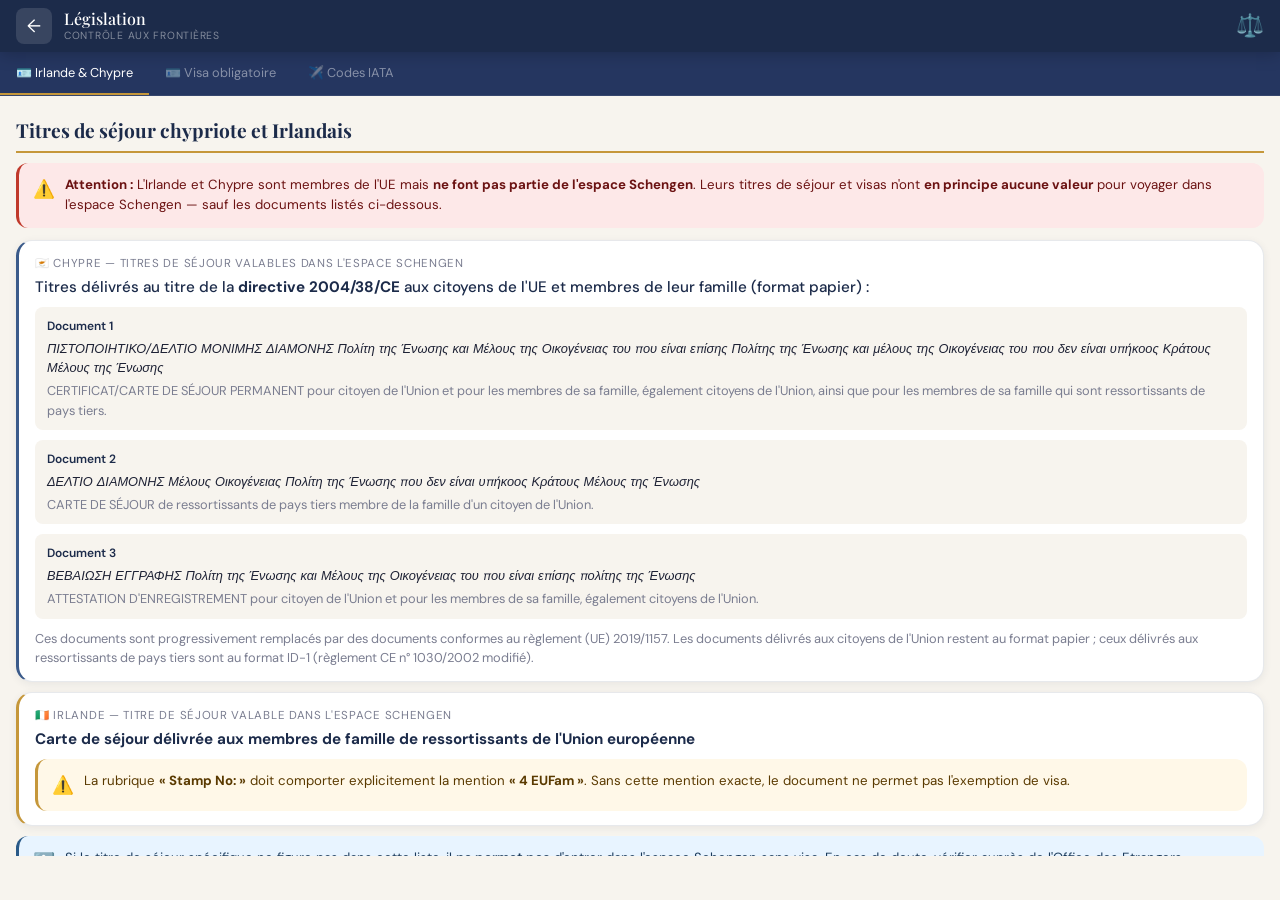
==== legislation.html @ 97cc3a40 "Update legislation.html" ====
<!DOCTYPE html>
<html lang="fr">
<head>
<meta charset="UTF-8"/>
<meta name="viewport" content="width=device-width, initial-scale=1.0, viewport-fit=cover"/>
<meta name="mobile-web-app-capable" content="yes"/>
<meta name="apple-mobile-web-app-capable" content="yes"/>
<meta name="color-scheme" content="light only"/>
<meta name="theme-color" content="#1C2B4A"/>
<title>Législation — Contrôle Frontière</title>
<!-- Google tag (gtag.js) -->
<script async src="https://www.googletagmanager.com/gtag/js?id=G-CYJ9P1YVPS"></script>
<script>
  window.dataLayer = window.dataLayer || [];
  function gtag(){dataLayer.push(arguments);}
  gtag('js', new Date());
  gtag('config', 'G-CYJ9P1YVPS');
</script>
<link rel="preconnect" href="https://fonts.googleapis.com"/>
<link href="https://fonts.googleapis.com/css2?family=Playfair+Display:wght@500;700&family=DM+Sans:wght@300;400;500&display=swap" rel="stylesheet"/>
<style>
/* ── TOKENS ── */
:root {
  color-scheme: light only;
  --navy:    #1C2B4A;
  --navy-2:  #253660;
  --navy-3:  #3a5a8a;
  --gold:    #C5973A;
  --gold-l:  #E8C97A;
  --sage:    #7A9E8E;
  --sage-l:  #B2CFC5;
  --cream:   #F7F4EE;
  --white:   #FFFFFF;
  --border:  rgba(28,43,74,.10);
  --text:    #1E2235;
  --muted:   #7A7D90;
  --sh-sm:   0 2px 8px rgba(28,43,74,.07);
  --r-sm: 8px; --r-md: 12px; --r-lg: 16px; --r-xl: 20px;
  --gap: 16px;
  --font-body:   'DM Sans', sans-serif;
  --font-display:'Playfair Display', serif;
  --topbar-h: 52px;
}
@media (prefers-color-scheme: dark) { :root { color-scheme: light; } }

/* ── RESET ── */
*, *::before, *::after { box-sizing: border-box; margin: 0; padding: 0; }
html, body { height: 100%; background: var(--cream) !important; color: var(--text) !important; }
body { font-family: var(--font-body); font-size: 16px; line-height: 1.5; overflow: hidden; overscroll-behavior: none; }
button { font-family: var(--font-body); cursor: pointer; border: none; background: none; -webkit-tap-highlight-color: transparent; }

/* ── SHELL ── */
#app { display: flex; flex-direction: column; height: 100vh; height: 100dvh; overflow: hidden; background: var(--cream); }

/* ── TOPBAR ── */
.topbar {
  flex-shrink: 0;
  background: var(--navy);
  height: calc(var(--topbar-h) + env(safe-area-inset-top));
  padding-top: env(safe-area-inset-top);
  padding-inline: var(--gap);
  display: flex;
  align-items: center;
  gap: 12px;
  box-shadow: 0 2px 16px rgba(0,0,0,.22);
  z-index: 10;
}
.topbar-back {
  width: 36px; height: 36px;
  border-radius: var(--r-sm);
  background: rgba(255,255,255,.12);
  color: #fff; font-size: 18px;
  display: flex; align-items: center; justify-content: center;
  flex-shrink: 0;
  text-decoration: none;
  transition: background .18s;
}
.topbar-back:active { background: rgba(255,255,255,.28); }
.topbar-title { flex: 1; }
.topbar-main { font-family: var(--font-display); font-size: 1rem; font-weight: 500; color: #fff; line-height: 1.2; display: block; }
.topbar-sub  { font-size: .65rem; color: rgba(255,255,255,.45); letter-spacing: .07em; text-transform: uppercase; display: block; }
.topbar-icon { font-size: 1.4rem; flex-shrink: 0; }

/* ── ONGLETS ── */
.tab-bar {
  flex-shrink: 0;
  display: flex;
  overflow-x: auto;
  background: var(--navy-2);
  border-bottom: 1px solid rgba(255,255,255,.08);
}
.tab-bar::-webkit-scrollbar { display: none; }
.tab {
  flex-shrink: 0;
  padding: 12px 16px;
  font-size: .8rem;
  font-family: var(--font-body);
  color: rgba(255,255,255,.45);
  border-bottom: 2px solid transparent;
  white-space: nowrap;
  transition: all .18s;
  cursor: pointer;
}
.tab.active { color: #fff; border-bottom-color: var(--gold); }
.tab:active { opacity: .7; }

/* ── CONTENU ── */
.tab-content { display: none; padding: var(--gap); overflow-y: auto; -webkit-overflow-scrolling: touch; height: calc(100vh - 140px); }
.tab-content.active { display: block; }
.tab-content::-webkit-scrollbar { width: 3px; }
.tab-content::-webkit-scrollbar-thumb { background: var(--sage-l); border-radius: 2px; }

/* ── COMPOSANTS DE CONTENU ── */

/* Titre de section */
.section-title {
  font-family: var(--font-display);
  font-size: 1.2rem;
  color: var(--navy);
  margin: 20px 0 10px;
  padding-bottom: 6px;
  border-bottom: 2px solid var(--gold);
}
.section-title:first-child { margin-top: 4px; }

/* Sous-titre */
.section-sub {
  font-size: .82rem;
  font-weight: 500;
  color: var(--navy-2);
  margin: 14px 0 6px;
  text-transform: uppercase;
  letter-spacing: .05em;
}

/* Texte courant */
.text {
  font-size: .9rem;
  color: var(--text);
  line-height: 1.65;
  margin-bottom: 10px;
}

/* Carte info */
.info-card {
  background: var(--white);
  border: 1px solid var(--border);
  border-radius: var(--r-lg);
  padding: 14px 16px;
  margin-bottom: 10px;
  box-shadow: var(--sh-sm);
}
.info-card .label {
  font-size: .72rem;
  color: var(--muted);
  text-transform: uppercase;
  letter-spacing: .06em;
  margin-bottom: 4px;
}
.info-card .value {
  font-size: .95rem;
  font-weight: 500;
  color: var(--navy);
  line-height: 1.5;
}
.info-card .detail {
  font-size: .8rem;
  color: var(--muted);
  margin-top: 4px;
  line-height: 1.5;
}

/* Badge coloré */
.badge {
  display: inline-block;
  padding: 3px 10px;
  border-radius: 100px;
  font-size: .75rem;
  font-weight: 500;
  margin-right: 6px;
  margin-bottom: 4px;
}
.badge-green  { background: #d4edda; color: #1a6632; }
.badge-red    { background: #fde8e8; color: #8b1a1a; }
.badge-orange { background: #fff3cd; color: #856404; }
.badge-blue   { background: #d0e8ff; color: #1a4a8a; }

/* Tableau simple */
.table-wrap { overflow-x: auto; margin-bottom: 12px; }
table { width: 100%; border-collapse: collapse; font-size: .82rem; }
th { background: var(--navy); color: #fff; padding: 8px 10px; text-align: left; font-weight: 500; position: sticky; top: 0; z-index: 2; }
td { padding: 8px 10px; border-bottom: 1px solid var(--border); color: var(--text); vertical-align: top; }
tr:last-child td { border-bottom: none; }
tr:nth-child(even) td { background: rgba(28,43,74,.03); }

/* Tableau visa — en-tête fixe */
#visa-table-wrap {
  overflow-x: auto;
  overflow-y: auto;
  max-height: calc(100vh - 260px);
  -webkit-overflow-scrolling: touch;
}
#visa-table-wrap::-webkit-scrollbar { width: 3px; }
#visa-table-wrap::-webkit-scrollbar-thumb { background: var(--sage-l); border-radius: 2px; }

/* Liste à puces stylée */
.list { list-style: none; margin-bottom: 12px; }
.list li {
  display: flex; align-items: flex-start; gap: 8px;
  font-size: .88rem; color: var(--text);
  line-height: 1.55; padding: 5px 0;
  border-bottom: 1px dashed var(--border);
}
.list li:last-child { border-bottom: none; }
.list li::before { content: "›"; color: var(--gold); font-weight: 700; flex-shrink: 0; }

/* Note d'alerte */
.alert {
  border-radius: var(--r-md);
  padding: 12px 14px;
  font-size: .83rem;
  line-height: 1.55;
  margin-bottom: 12px;
  display: flex; gap: 10px; align-items: flex-start;
}
.alert-icon { font-size: 1.1rem; flex-shrink: 0; margin-top: 1px; }
.alert-info    { background: #e8f4ff; border-left: 3px solid #2A5A88; color: #1a3a5a; }
.alert-warning { background: #fff8e8; border-left: 3px solid var(--gold); color: #5a3a00; }
.alert-danger  { background: #fde8e8; border-left: 3px solid #c0392b; color: #6b1212; }

/* Séparateur */
.divider { height: 1px; background: var(--border); margin: 16px 0; }

/* Espace bas de page */
.bottom-spacer { height: 32px; }
</style>
</head>
<body>
<div id="app">

  <!-- TOPBAR -->
  <header class="topbar">
    <a class="topbar-back" href="index.html">←</a>
    <div class="topbar-title">
      <span class="topbar-main">Législation</span>
      <span class="topbar-sub">Contrôle aux frontières</span>
    </div>
    <span class="topbar-icon">⚖️</span>
  </header>

  <!-- ONGLETS -->
  <nav class="tab-bar" id="tab-bar">
    <button class="tab active" data-tab="absence">🪪 Irlande &amp; Chypre</button>
    <button class="tab" data-tab="visa">🪪 Visa obligatoire</button>
    <button class="tab" data-tab="subsistance">✈️ Codes IATA</button>
  </nav>

  <!-- ══════════════════════════════════════════════════
       ONGLET 1 — DURÉE D'ABSENCE HORS SCHENGEN
  ══════════════════════════════════════════════════ -->
  <div class="tab-content active" id="tab-absence">

    <h2 class="section-title">Titres de séjour chypriote et  Irlandais</h2>

    <div class="alert alert-danger">
      <span class="alert-icon">⚠️</span>
      <span><strong>Attention :</strong> L'Irlande et Chypre sont membres de l'UE mais <strong>ne font pas partie de l'espace Schengen</strong>. Leurs titres de séjour et visas n'ont <strong>en principe aucune valeur</strong> pour voyager dans l'espace Schengen — sauf les documents listés ci-dessous.</span>
    </div>

    <!-- CHYPRE -->
    <div class="info-card" style="border-left:3px solid var(--navy-3);">
      <div class="label">🇨🇾 Chypre — Titres de séjour valables dans l'espace Schengen</div>
      <div class="value" style="margin-bottom:8px;">Titres délivrés au titre de la <strong>directive 2004/38/CE</strong> aux citoyens de l'UE et membres de leur famille (format papier) :</div>

      <div style="background:var(--cream);border-radius:var(--r-sm);padding:10px 12px;margin-bottom:10px;">
        <div style="font-size:.75rem;font-weight:600;color:var(--navy);margin-bottom:4px;">Document 1</div>
        <div style="font-size:.8rem;color:var(--text);font-style:italic;margin-bottom:4px;">ΠΙΣΤΟΠΟΙΗΤΙΚΟ/ΔΕΛΤΙΟ ΜΟΝΙΜΗΣ ΔΙΑΜΟΝΗΣ Πολίτη της Ένωσης και Μέλους της Οικογένειας του που είναι επίσης Πολίτης της Ένωσης και μέλους της Οικογένειας του που δεν είναι υπήκοος Κράτους Μέλους της Ένωσης</div>
        <div style="font-size:.8rem;color:var(--muted);">CERTIFICAT/CARTE DE SÉJOUR PERMANENT pour citoyen de l'Union et pour les membres de sa famille, également citoyens de l'Union, ainsi que pour les membres de sa famille qui sont ressortissants de pays tiers.</div>
      </div>

      <div style="background:var(--cream);border-radius:var(--r-sm);padding:10px 12px;margin-bottom:10px;">
        <div style="font-size:.75rem;font-weight:600;color:var(--navy);margin-bottom:4px;">Document 2</div>
        <div style="font-size:.8rem;color:var(--text);font-style:italic;margin-bottom:4px;">ΔΕΛΤΙΟ ΔΙΑΜΟΝΗΣ Μέλους Οικογένειας Πολίτη της Ένωσης που δεν είναι υπήκοος Κράτους Μέλους της Ένωσης</div>
        <div style="font-size:.8rem;color:var(--muted);">CARTE DE SÉJOUR de ressortissants de pays tiers membre de la famille d'un citoyen de l'Union.</div>
      </div>

      <div style="background:var(--cream);border-radius:var(--r-sm);padding:10px 12px;margin-bottom:10px;">
        <div style="font-size:.75rem;font-weight:600;color:var(--navy);margin-bottom:4px;">Document 3</div>
        <div style="font-size:.8rem;color:var(--text);font-style:italic;margin-bottom:4px;">ΒΕΒΑΙΩΣΗ ΕΓΓΡΑΦΗΣ Πολίτη της Ένωσης και Μέλους της Οικογένειας του που είναι επίσης πολίτης της Ένωσης</div>
        <div style="font-size:.8rem;color:var(--muted);">ATTESTATION D'ENREGISTREMENT pour citoyen de l'Union et pour les membres de sa famille, également citoyens de l'Union.</div>
      </div>

      <div class="detail" style="margin-top:6px;">Ces documents sont progressivement remplacés par des documents conformes au règlement (UE) 2019/1157. Les documents délivrés aux citoyens de l'Union restent au format papier ; ceux délivrés aux ressortissants de pays tiers sont au format ID-1 (règlement CE n° 1030/2002 modifié).</div>
    </div>

    <!-- IRLANDE -->
    <div class="info-card" style="border-left:3px solid var(--gold);">
      <div class="label">🇮🇪 Irlande — Titre de séjour valable dans l'espace Schengen</div>
      <div class="value" style="margin-bottom:8px;"><strong>Carte de séjour délivrée aux membres de famille de ressortissants de l'Union européenne</strong></div>
      <div class="alert alert-warning" style="margin-top:8px;margin-bottom:0;">
        <span class="alert-icon">⚠️</span>
        <span>La rubrique <strong>« Stamp No: »</strong> doit comporter explicitement la mention <strong>« 4 EUFam »</strong>. Sans cette mention exacte, le document ne permet pas l'exemption de visa.</span>
      </div>
    </div>

    <div class="alert alert-info">
      <span class="alert-icon">ℹ️</span>
      <span>Si le titre de séjour spécifique ne figure pas dans cette liste, il <strong>ne permet pas</strong> d'entrer dans l'espace Schengen sans visa. En cas de doute, vérifier auprès de l'Office des Etrangers.</span>
    </div>

    <div class="bottom-spacer"></div>
  </div>

  <!-- ══════════════════════════════════════════════════
       ONGLET 2 — CODES IATA
  ══════════════════════════════════════════════════ -->
  <div class="tab-content" id="tab-subsistance">

    <h2 class="section-title">Codes IATA — Destinations depuis Charleroi</h2>

    <div class="alert alert-info">
      <span class="alert-icon">ℹ️</span>
      <span>Codes IATA des destinations au départ de l'aéroport de Bruxelles-Sud Charleroi (CRL).</span>
    </div>

    <!-- Recherche -->
    <div style="display:flex;align-items:center;gap:8px;background:#fff;border:1px solid var(--border);border-radius:var(--r-md);padding:9px 13px;margin-bottom:14px;box-shadow:var(--sh-sm);">
      <span style="color:var(--muted);">🔍</span>
      <input type="search" id="iata-search" placeholder="Rechercher une ville ou un code…"
             style="flex:1;border:none;outline:none;font-family:var(--font-body);font-size:.9rem;color:var(--text);background:transparent;"
             oninput="filterIata(this.value)" autocomplete="off" spellcheck="false"/>
      <span id="iata-count" style="font-size:.75rem;color:var(--muted);white-space:nowrap;"></span>
    </div>

    <div id="iata-wrap">
      <table id="iata-table">
        <thead>
          <tr><th>Ville</th><th>Code IATA</th><th>Région</th></tr>
        </thead>
        <tbody id="iata-tbody"></tbody>
      </table>
    </div>

    <div class="bottom-spacer"></div>
  </div>

  <!-- ══════════════════════════════════════════════════
       ONGLET 3 — VISA OBLIGATOIRE
  ══════════════════════════════════════════════════ -->
  <div class="tab-content" id="tab-visa">

    <div class="alert alert-info" style="margin-bottom:14px">
      <span class="alert-icon">ℹ️</span>
      <span>Source : aide-mémoire SPF Intérieur — Police Fédérale LPA Gosselies — Mise à jour janvier 2026.</span>
    </div>

    <!-- Légende -->
    <div style="display:flex;flex-wrap:wrap;gap:6px;margin-bottom:14px;">
      <span class="badge badge-green">✅ Pas de visa</span>
      <span class="badge badge-red">🔴 Visa obligatoire</span>
      <span class="badge badge-orange">🪪 PP biométrique requis</span>
    </div>

    <!-- Recherche -->
    <div style="display:flex;align-items:center;gap:8px;background:#fff;border:1px solid var(--border);border-radius:var(--r-md);padding:9px 13px;margin-bottom:12px;box-shadow:var(--sh-sm);">
      <span style="color:var(--muted);">🔍</span>
      <input type="search" id="visa-search" placeholder="Rechercher un pays ou un code…"
             style="flex:1;border:none;outline:none;font-family:var(--font-body);font-size:.9rem;color:var(--text);background:transparent;"
             oninput="filterVisa(this.value)" autocomplete="off" spellcheck="false"/>
      <span id="visa-count" style="font-size:.75rem;color:var(--muted);white-space:nowrap;"></span>
    </div>

    <!-- Tableau -->
    <div class="table-wrap" id="visa-table-wrap">
      <table id="visa-table">
        <thead>
          <tr>
            <th>Pays</th>
            <th>Code</th>
            <th>PP normaux</th>
            <th>SV</th>
            <th>Dip</th>
            <th>Transit</th>
            <th>Remarque</th>
          </tr>
        </thead>
        <tbody id="visa-tbody"></tbody>
      </table>
    </div>

    <div class="bottom-spacer"></div>
  </div>

</div><!-- /#app -->

<script>
"use strict";

// ── DONNÉES (source: aide-mémoire SPF Intérieur, jan. 2026)
// pp=PP normaux, sv=Services/Spéciaux, dip=Diplomatique
// transit=visa transit aéroportuaire
// bio=visa obligatoire si PP NON biométrique
// 0=non requis, 1=requis
const PAYS_VISA = [
  {pays:"AFGHANISTAN",         code:"AFG", pp:1, sv:1, dip:0, transit:1, bio:false, note:""},
  {pays:"AFRIQUE DU SUD",      code:"ZAF", pp:0, sv:0, dip:0, transit:0, bio:false, note:""},
  {pays:"ALBANIE",             code:"ALB", pp:0, sv:0, dip:0, transit:0, bio:true,  note:""},
  {pays:"ALGERIE",             code:"DZA", pp:1, sv:1, dip:0, transit:1, bio:false, note:""},
  {pays:"ALLEMAGNE",           code:"DEU", pp:0, sv:0, dip:0, transit:0, bio:false, note:"UE"},
  {pays:"ANDORRE",             code:"AND", pp:0, sv:0, dip:0, transit:0, bio:false, note:""},
  {pays:"ANGOLA",              code:"AGO", pp:1, sv:1, dip:0, transit:1, bio:false, note:""},
  {pays:"ANTIGUA EN BARBUDA",  code:"ATG", pp:0, sv:0, dip:0, transit:0, bio:false, note:""},
  {pays:"ARABIE SAOUDITE",     code:"SAU", pp:1, sv:1, dip:0, transit:0, bio:false, note:""},
  {pays:"ARGENTINE",           code:"ARG", pp:0, sv:0, dip:0, transit:0, bio:false, note:""},
  {pays:"ARMENIE",             code:"ARM", pp:1, sv:1, dip:0, transit:0, bio:true,  note:""},
  {pays:"AUSTRALIE",           code:"AUS", pp:0, sv:0, dip:0, transit:0, bio:false, note:""},
  {pays:"AUTRICHE",            code:"AUT", pp:0, sv:0, dip:0, transit:0, bio:false, note:"UE"},
  {pays:"AZERBAIDJAN",         code:"AZE", pp:1, sv:1, dip:0, transit:0, bio:false, note:""},
  {pays:"BAHAMAS",             code:"BHS", pp:0, sv:0, dip:0, transit:0, bio:false, note:""},
  {pays:"BAHREIN",             code:"BHR", pp:1, sv:1, dip:0, transit:0, bio:false, note:""},
  {pays:"BANGLADESH",          code:"BGD", pp:1, sv:1, dip:0, transit:1, bio:false, note:""},
  {pays:"BARBADE",             code:"BRB", pp:0, sv:0, dip:0, transit:0, bio:false, note:""},
  {pays:"BELGIQUE",            code:"BEL", pp:0, sv:0, dip:0, transit:0, bio:false, note:"UE"},
  {pays:"BELIZE",              code:"BLZ", pp:1, sv:1, dip:0, transit:0, bio:false, note:""},
  {pays:"BENIN",               code:"BEN", pp:1, sv:1, dip:0, transit:0, bio:false, note:""},
  {pays:"BHOUTAN",             code:"BTN", pp:1, sv:1, dip:0, transit:1, bio:false, note:""},
  {pays:"BIELORUSSIE",         code:"BLR", pp:1, sv:1, dip:0, transit:0, bio:false, note:""},
  {pays:"BOLIVIE",             code:"BOL", pp:1, sv:1, dip:0, transit:0, bio:false, note:""},
  {pays:"BOSNIE-HERZEGOVINE",  code:"BIH", pp:0, sv:0, dip:0, transit:0, bio:true,  note:""},
  {pays:"BOTSWANA",            code:"BWA", pp:0, sv:0, dip:0, transit:1, bio:false, note:""},
  {pays:"BRESIL",              code:"BRA", pp:0, sv:0, dip:0, transit:0, bio:false, note:""},
  {pays:"BRUNEI",              code:"BRN", pp:0, sv:0, dip:0, transit:0, bio:true,  note:""},
  {pays:"BULGARIE",            code:"BGR", pp:0, sv:0, dip:0, transit:0, bio:false, note:"UE"},
  {pays:"BURKINA FASO",        code:"BFA", pp:1, sv:1, dip:0, transit:0, bio:false, note:""},
  {pays:"BURUNDI",             code:"BDI", pp:1, sv:1, dip:0, transit:1, bio:false, note:"VTA applicable à partir du 01/08/2026 (art. 3.2 Code des visas). Exemption VTA : PP diplomatiques, de service et spéciaux."},
  {pays:"CAMBODGE",            code:"KHM", pp:1, sv:1, dip:0, transit:0, bio:false, note:""},
  {pays:"CAMEROUN",            code:"CMR", pp:1, sv:1, dip:0, transit:1, bio:false, note:""},
  {pays:"CANADA",              code:"CAN", pp:0, sv:0, dip:0, transit:0, bio:false, note:""},
  {pays:"CAP VERT",            code:"CPV", pp:1, sv:1, dip:0, transit:0, bio:false, note:""},
  {pays:"CHILI",               code:"CHL", pp:0, sv:0, dip:0, transit:0, bio:false, note:""},
  {pays:"CHINE",               code:"CHN", pp:1, sv:1, dip:0, transit:1, bio:false, note:""},
  {pays:"CHYPRE",              code:"CYP", pp:0, sv:0, dip:0, transit:0, bio:false, note:"UE"},
  {pays:"COLOMBIE",            code:"COL", pp:0, sv:0, dip:0, transit:0, bio:false, note:""},
  {pays:"COMORES",             code:"COM", pp:1, sv:1, dip:0, transit:1, bio:false, note:""},
  {pays:"CONGO (REP.)",        code:"COG", pp:1, sv:1, dip:0, transit:1, bio:false, note:""},
  {pays:"COREE DU NORD",       code:"PRK", pp:1, sv:1, dip:1, transit:1, bio:false, note:""},
  {pays:"COREE DU SUD",        code:"KOR", pp:0, sv:0, dip:0, transit:0, bio:false, note:""},
  {pays:"COSTA RICA",          code:"CRI", pp:0, sv:0, dip:0, transit:0, bio:false, note:""},
  {pays:"COTE D'IVOIRE",       code:"CIV", pp:1, sv:1, dip:0, transit:1, bio:false, note:""},
  {pays:"CROATIE",             code:"HRV", pp:0, sv:0, dip:0, transit:0, bio:false, note:"UE"},
  {pays:"CUBA",                code:"CUB", pp:1, sv:1, dip:0, transit:0, bio:false, note:""},
  {pays:"DANEMARK",            code:"DNK", pp:0, sv:0, dip:0, transit:0, bio:false, note:"UE"},
  {pays:"DJIBOUTI",            code:"DJI", pp:1, sv:1, dip:0, transit:0, bio:false, note:""},
  {pays:"DOMINIQUE",           code:"DMA", pp:0, sv:0, dip:0, transit:0, bio:false, note:""},
  {pays:"EGYPTE",              code:"EGY", pp:1, sv:1, dip:0, transit:1, bio:false, note:""},
  {pays:"EMIRATS ARABES UNIS", code:"ARE", pp:0, sv:0, dip:0, transit:0, bio:false, note:""},
  {pays:"EQUATEUR",            code:"ECU", pp:0, sv:0, dip:0, transit:0, bio:false, note:""},
  {pays:"ERYTHREE",            code:"ERI", pp:1, sv:1, dip:0, transit:1, bio:false, note:""},
  {pays:"ESPAGNE",             code:"ESP", pp:0, sv:0, dip:0, transit:0, bio:false, note:"UE"},
  {pays:"ESTONIE",             code:"EST", pp:0, sv:0, dip:0, transit:0, bio:false, note:"UE"},
  {pays:"ETHIOPIE",            code:"ETH", pp:1, sv:1, dip:0, transit:1, bio:false, note:""},
  {pays:"FIJI",                code:"FJI", pp:0, sv:0, dip:0, transit:0, bio:false, note:""},
  {pays:"FINLANDE",            code:"FIN", pp:0, sv:0, dip:0, transit:0, bio:false, note:"UE"},
  {pays:"FRANCE",              code:"FRA", pp:0, sv:0, dip:0, transit:0, bio:false, note:"UE"},
  {pays:"GABON",               code:"GAB", pp:1, sv:1, dip:0, transit:0, bio:false, note:""},
  {pays:"GAMBIE",              code:"GMB", pp:1, sv:1, dip:0, transit:1, bio:false, note:""},
  {pays:"GEORGIE",             code:"GEO", pp:0, sv:0, dip:0, transit:0, bio:true,  note:""},
  {pays:"GHANA",               code:"GHA", pp:1, sv:1, dip:0, transit:1, bio:false, note:"(*)"},
  {pays:"GRANDE BRETAGNE",     code:"GBR", pp:0, sv:0, dip:0, transit:0, bio:false, note:""},
  {pays:"GRECE",               code:"GRC", pp:0, sv:0, dip:0, transit:0, bio:false, note:"UE"},
  {pays:"GRENADE",             code:"GRD", pp:0, sv:0, dip:0, transit:0, bio:false, note:""},
  {pays:"GUATEMALA",           code:"GTM", pp:0, sv:0, dip:0, transit:0, bio:false, note:""},
  {pays:"GUINEE EQUATORIALE",  code:"GNQ", pp:1, sv:1, dip:0, transit:1, bio:false, note:""},
  {pays:"GUINEE",              code:"GIN", pp:1, sv:1, dip:0, transit:1, bio:false, note:"(*)"},
  {pays:"GUINEE-BISSAU",       code:"GNB", pp:1, sv:1, dip:0, transit:1, bio:false, note:""},
  {pays:"GUYANA",              code:"GUY", pp:1, sv:1, dip:0, transit:1, bio:false, note:""},
  {pays:"HAITI",               code:"HTI", pp:1, sv:1, dip:0, transit:0, bio:false, note:""},
  {pays:"HONDURAS",            code:"HND", pp:0, sv:0, dip:0, transit:0, bio:false, note:""},
  {pays:"HONG KONG (SAR)",     code:"HKG", pp:0, sv:0, dip:0, transit:0, bio:false, note:""},
  {pays:"HONGRIE",             code:"HUN", pp:0, sv:0, dip:0, transit:0, bio:false, note:"UE"},
  {pays:"ILES MARSHALL",       code:"MHL", pp:0, sv:0, dip:0, transit:0, bio:false, note:""},
  {pays:"ILES SALOMON",        code:"SLB", pp:0, sv:0, dip:0, transit:0, bio:false, note:""},
  {pays:"INDE",                code:"IND", pp:1, sv:1, dip:0, transit:1, bio:false, note:""},
  {pays:"INDONESIE",           code:"IDN", pp:1, sv:1, dip:0, transit:0, bio:false, note:""},
  {pays:"IRAN",                code:"IRN", pp:1, sv:1, dip:1, transit:1, bio:false, note:""},
  {pays:"IRAQ",                code:"IRQ", pp:1, sv:1, dip:0, transit:1, bio:false, note:"⚠️ Vérif n°PP"},
  {pays:"IRLANDE",             code:"IRL", pp:0, sv:0, dip:0, transit:0, bio:false, note:"UE"},
  {pays:"ISLANDE",             code:"ISL", pp:0, sv:0, dip:0, transit:0, bio:false, note:""},
  {pays:"ISRAEL",              code:"ISR", pp:0, sv:0, dip:0, transit:0, bio:false, note:""},
  {pays:"ITALIE",              code:"ITA", pp:0, sv:0, dip:0, transit:0, bio:false, note:"UE"},
  {pays:"JAMAIQUE",            code:"JAM", pp:0, sv:0, dip:0, transit:0, bio:false, note:""},
  {pays:"JAPON",               code:"JPN", pp:0, sv:0, dip:0, transit:0, bio:false, note:""},
  {pays:"JORDANIE",            code:"JOR", pp:1, sv:1, dip:0, transit:0, bio:false, note:""},
  {pays:"KAZAKHSTAN",          code:"KAZ", pp:1, sv:1, dip:0, transit:0, bio:false, note:""},
  {pays:"KENYA",               code:"KEN", pp:1, sv:1, dip:0, transit:1, bio:false, note:""},
  {pays:"KIRGHIZIE",           code:"KGZ", pp:1, sv:1, dip:0, transit:0, bio:false, note:""},
  {pays:"KIRIBATI",            code:"KIR", pp:0, sv:0, dip:0, transit:0, bio:false, note:""},
  {pays:"KOSOVO",              code:"RKS", pp:0, sv:0, dip:0, transit:0, bio:true,  note:"Libre depuis 01/01/2024"},
  {pays:"KOWEIT",              code:"KWT", pp:1, sv:1, dip:0, transit:0, bio:false, note:""},
  {pays:"LAOS",                code:"LAO", pp:1, sv:1, dip:0, transit:0, bio:false, note:""},
  {pays:"LESOTHO",             code:"LSO", pp:1, sv:1, dip:0, transit:0, bio:false, note:""},
  {pays:"LETTONIE",            code:"LTU", pp:0, sv:0, dip:0, transit:0, bio:false, note:"UE"},
  {pays:"LIBAN",               code:"LBN", pp:1, sv:1, dip:0, transit:1, bio:false, note:""},
  {pays:"LIBERIA",             code:"LBR", pp:1, sv:1, dip:0, transit:1, bio:false, note:""},
  {pays:"LIBYE",               code:"LBY", pp:1, sv:1, dip:0, transit:1, bio:false, note:""},
  {pays:"LIECHTENSTEIN",       code:"LIE", pp:0, sv:0, dip:0, transit:0, bio:false, note:""},
  {pays:"LITUANIE",            code:"LVA", pp:0, sv:0, dip:0, transit:0, bio:false, note:"UE"},
  {pays:"LUXEMBOURG",          code:"LUX", pp:0, sv:0, dip:0, transit:0, bio:false, note:"UE"},
  {pays:"MACAO (SAR)",         code:"MAC", pp:0, sv:0, dip:0, transit:0, bio:false, note:""},
  {pays:"MACEDOINE DU NORD",   code:"MKD", pp:0, sv:0, dip:0, transit:0, bio:true,  note:""},
  {pays:"MADAGASCAR",          code:"MDG", pp:1, sv:1, dip:0, transit:1, bio:false, note:""},
  {pays:"MALAISIE",            code:"MYS", pp:0, sv:0, dip:0, transit:1, bio:false, note:""},
  {pays:"MALAWI",              code:"MWI", pp:1, sv:1, dip:0, transit:1, bio:false, note:""},
  {pays:"MALDIVES",            code:"MDV", pp:1, sv:1, dip:0, transit:0, bio:false, note:""},
  {pays:"MALI",                code:"MLI", pp:1, sv:1, dip:0, transit:1, bio:false, note:""},
  {pays:"MALTE",               code:"MLT", pp:0, sv:0, dip:0, transit:0, bio:false, note:"UE"},
  {pays:"MAROC",               code:"MAR", pp:1, sv:1, dip:0, transit:1, bio:false, note:""},
  {pays:"MAURICE",             code:"MUS", pp:0, sv:0, dip:0, transit:0, bio:false, note:""},
  {pays:"MAURITANIE",          code:"MRT", pp:1, sv:1, dip:0, transit:1, bio:false, note:""},
  {pays:"MEXIQUE",             code:"MEX", pp:0, sv:0, dip:0, transit:0, bio:false, note:""},
  {pays:"MICRONESIE",          code:"FSM", pp:0, sv:0, dip:0, transit:0, bio:false, note:""},
  {pays:"MOLDAVIE",            code:"MDA", pp:0, sv:0, dip:0, transit:0, bio:true,  note:""},
  {pays:"MONACO",              code:"MCO", pp:0, sv:0, dip:0, transit:0, bio:false, note:""},
  {pays:"MONGOLIE",            code:"MNG", pp:1, sv:1, dip:0, transit:0, bio:false, note:""},
  {pays:"MONTENEGRO",          code:"MNE", pp:0, sv:0, dip:0, transit:0, bio:true,  note:""},
  {pays:"MOZAMBIQUE",          code:"MOZ", pp:1, sv:1, dip:0, transit:0, bio:false, note:""},
  {pays:"MYANMAR/BIRMANIE",    code:"MMR", pp:1, sv:1, dip:0, transit:1, bio:false, note:""},
  {pays:"NAMIBIE",             code:"NAM", pp:0, sv:0, dip:0, transit:0, bio:false, note:""},
  {pays:"NAURU",               code:"NRU", pp:0, sv:0, dip:0, transit:0, bio:false, note:""},
  {pays:"NEPAL",               code:"NPL", pp:1, sv:1, dip:0, transit:0, bio:false, note:""},
  {pays:"NICARAGUA",           code:"NIC", pp:0, sv:0, dip:0, transit:0, bio:false, note:""},
  {pays:"NIGER",               code:"NER", pp:1, sv:1, dip:0, transit:1, bio:false, note:""},
  {pays:"NIGERIA",             code:"NGA", pp:1, sv:1, dip:0, transit:1, bio:false, note:"(*)"},
  {pays:"NORVEGE",             code:"NOR", pp:0, sv:0, dip:0, transit:0, bio:false, note:""},
  {pays:"NOUVELLE ZELANDE",    code:"NZL", pp:0, sv:0, dip:0, transit:0, bio:false, note:""},
  {pays:"OMAN",                code:"OMN", pp:1, sv:1, dip:0, transit:0, bio:false, note:""},
  {pays:"OUGANDA",             code:"UGA", pp:1, sv:1, dip:0, transit:1, bio:false, note:""},
  {pays:"OUZBEKISTAN",         code:"UZB", pp:1, sv:1, dip:0, transit:0, bio:false, note:""},
  {pays:"PAKISTAN",            code:"PAK", pp:1, sv:1, dip:0, transit:1, bio:false, note:""},
  {pays:"PALAU",               code:"PLW", pp:0, sv:0, dip:0, transit:0, bio:false, note:""},
  {pays:"PALESTINE",           code:"PSE", pp:1, sv:1, dip:0, transit:0, bio:false, note:""},
  {pays:"PANAMA",              code:"PAN", pp:0, sv:0, dip:0, transit:0, bio:false, note:""},
  {pays:"PAPOUASIE-N-GUINEE",  code:"PNG", pp:1, sv:1, dip:0, transit:0, bio:false, note:""},
  {pays:"PARAGUAY",            code:"PRY", pp:0, sv:0, dip:0, transit:0, bio:false, note:""},
  {pays:"PAYS-BAS",            code:"NLD", pp:0, sv:0, dip:0, transit:0, bio:false, note:"UE"},
  {pays:"PEROU",               code:"PER", pp:0, sv:0, dip:0, transit:0, bio:false, note:""},
  {pays:"PHILIPPINES",         code:"PHL", pp:1, sv:1, dip:0, transit:0, bio:false, note:""},
  {pays:"POLOGNE",             code:"POL", pp:0, sv:0, dip:0, transit:0, bio:false, note:"UE"},
  {pays:"PORTUGAL",            code:"PRT", pp:0, sv:0, dip:0, transit:0, bio:false, note:"UE"},
  {pays:"QATAR",               code:"QAT", pp:0, sv:0, dip:0, transit:0, bio:false, note:""},
  {pays:"REP. CENTRAFRICAINE", code:"CAF", pp:1, sv:1, dip:0, transit:1, bio:false, note:""},
  {pays:"REP. DEM. CONGO",     code:"CGO", pp:1, sv:1, dip:0, transit:1, bio:false, note:""},
  {pays:"REP. DOMINICAINE",    code:"DOM", pp:0, sv:0, dip:0, transit:1, bio:false, note:""},
  {pays:"REP. TCHEQUE",        code:"CZE", pp:0, sv:0, dip:0, transit:0, bio:false, note:"UE"},
  {pays:"ROUMANIE",            code:"ROU", pp:0, sv:0, dip:0, transit:0, bio:false, note:"UE"},
  {pays:"RUSSIE",              code:"RUS", pp:1, sv:1, dip:0, transit:0, bio:false, note:""},
  {pays:"RWANDA",              code:"RWA", pp:1, sv:1, dip:0, transit:0, bio:false, note:""},
  {pays:"SAINT-KITTS-ET-NEVIS",code:"KNA", pp:0, sv:0, dip:0, transit:0, bio:false, note:""},
  {pays:"SAINTE-LUCIE",        code:"LCA", pp:0, sv:0, dip:0, transit:0, bio:false, note:""},
  {pays:"SAINT-VINCENT",       code:"VCT", pp:0, sv:0, dip:0, transit:0, bio:false, note:""},
  {pays:"SALVADOR",            code:"SLV", pp:0, sv:0, dip:0, transit:0, bio:false, note:""},
  {pays:"SAMOA",               code:"WSM", pp:0, sv:0, dip:0, transit:0, bio:false, note:""},
  {pays:"SAN MARIN",           code:"SMR", pp:0, sv:0, dip:0, transit:0, bio:false, note:""},
  {pays:"SAO TOME ET PRINCIPE",code:"STP", pp:1, sv:1, dip:0, transit:1, bio:false, note:""},
  {pays:"SENEGAL",             code:"SEN", pp:1, sv:1, dip:0, transit:1, bio:false, note:""},
  {pays:"SERBIE",              code:"SRB", pp:0, sv:0, dip:0, transit:0, bio:true,  note:""},
  {pays:"SEYCHELLES",          code:"SYC", pp:0, sv:0, dip:0, transit:0, bio:false, note:""},
  {pays:"SIERRA LEONE",        code:"SLE", pp:1, sv:1, dip:0, transit:1, bio:false, note:""},
  {pays:"SINGAPOUR",           code:"SGP", pp:0, sv:0, dip:0, transit:0, bio:false, note:""},
  {pays:"SLOVAQUIE",           code:"SVK", pp:0, sv:0, dip:0, transit:0, bio:false, note:"UE"},
  {pays:"SLOVENIE",            code:"SVN", pp:0, sv:0, dip:0, transit:0, bio:false, note:"UE"},
  {pays:"SOMALIE",             code:"SOM", pp:1, sv:1, dip:1, transit:1, bio:false, note:""},
  {pays:"SOUDAN",              code:"SDN", pp:1, sv:1, dip:0, transit:1, bio:false, note:""},
  {pays:"SRI LANKA",           code:"LKA", pp:1, sv:1, dip:0, transit:1, bio:false, note:""},
  {pays:"SUD SOUDAN",          code:"SSD", pp:1, sv:1, dip:0, transit:1, bio:false, note:""},
  {pays:"SUEDE",               code:"SWE", pp:0, sv:0, dip:0, transit:0, bio:false, note:"UE"},
  {pays:"SUISSE",              code:"CHE", pp:0, sv:0, dip:0, transit:0, bio:false, note:""},
  {pays:"SURINAME",            code:"SUR", pp:1, sv:1, dip:0, transit:0, bio:false, note:""},
  {pays:"SWAZILAND",           code:"SWZ", pp:1, sv:1, dip:0, transit:0, bio:false, note:""},
  {pays:"SYRIE",               code:"SYR", pp:1, sv:1, dip:1, transit:1, bio:false, note:""},
  {pays:"TADJIKISTAN",         code:"TJK", pp:1, sv:1, dip:0, transit:0, bio:false, note:""},
  {pays:"TAIWAN",              code:"TWN", pp:0, sv:0, dip:0, transit:0, bio:false, note:""},
  {pays:"TANZANIE",            code:"TZA", pp:1, sv:1, dip:0, transit:1, bio:false, note:""},
  {pays:"TCHAD",               code:"TCD", pp:1, sv:1, dip:0, transit:1, bio:false, note:""},
  {pays:"THAILANDE",           code:"THA", pp:0, sv:0, dip:0, transit:0, bio:false, note:""},
  {pays:"TIMOR ORIENTAL",      code:"TLS", pp:1, sv:1, dip:0, transit:0, bio:false, note:""},
  {pays:"TOGO",                code:"TGO", pp:1, sv:1, dip:0, transit:1, bio:false, note:""},
  {pays:"TONGA",               code:"TON", pp:0, sv:0, dip:0, transit:0, bio:false, note:""},
  {pays:"TRINIDAD ET TOBAGO",  code:"TTO", pp:0, sv:0, dip:0, transit:0, bio:false, note:""},
  {pays:"TUNISIE",             code:"TUN", pp:1, sv:1, dip:0, transit:1, bio:false, note:""},
  {pays:"TURKMENISTAN",        code:"TKM", pp:1, sv:1, dip:0, transit:0, bio:false, note:""},
  {pays:"TURQUIE",             code:"TUR", pp:1, sv:1, dip:0, transit:0, bio:false, note:""},
  {pays:"TUVALU",              code:"TUV", pp:0, sv:0, dip:0, transit:0, bio:false, note:""},
  {pays:"UKRAINE",             code:"UKR", pp:0, sv:0, dip:0, transit:0, bio:true,  note:""},
  {pays:"URUGUAY",             code:"URY", pp:0, sv:0, dip:0, transit:0, bio:false, note:""},
  {pays:"USA",                 code:"USA", pp:0, sv:0, dip:0, transit:0, bio:false, note:""},
  {pays:"VANUATU",             code:"VUT", pp:1, sv:1, dip:0, transit:0, bio:false, note:""},
  {pays:"VATICAN",             code:"VAT", pp:0, sv:0, dip:0, transit:1, bio:false, note:""},
  {pays:"VENEZUELA",           code:"VEN", pp:0, sv:0, dip:0, transit:1, bio:false, note:""},
  {pays:"VIETNAM",             code:"VNM", pp:1, sv:1, dip:0, transit:0, bio:false, note:""},
  {pays:"YEMEN",               code:"YEM", pp:1, sv:1, dip:1, transit:1, bio:false, note:""},
  {pays:"ZAMBIE",              code:"ZMB", pp:1, sv:1, dip:0, transit:0, bio:false, note:""},
  {pays:"ZIMBABWE",            code:"ZWE", pp:1, sv:1, dip:0, transit:1, bio:false, note:""},
];

// ── RENDU CELLULES
function cellVisa(val) {
  return val === 1
    ? '<span style="color:#c0392b;font-weight:700;">🔴</span>'
    : '<span style="color:#1a6632;">✅</span>';
}

function cellBio(bio) {
  return bio
    ? '<span style="color:#856404;font-size:.75rem;font-weight:600;">🪪 PP bio requis</span>'
    : '';
}

function buildNote(p) {
  const parts = [];
  if (p.bio)         parts.push('<span style="color:#856404;font-size:.75rem;">🪪 PP biométrique requis</span>');
  if (p.note)        parts.push(`<span style="font-size:.75rem;color:var(--muted);">${p.note}</span>`);
  return parts.join('<br>');
}

function renderTable(data) {
  const tbody = document.getElementById("visa-tbody");
  const count = document.getElementById("visa-count");
  if (!data.length) {
    tbody.innerHTML = '<tr><td colspan="7" style="text-align:center;color:var(--muted);padding:20px;">Aucun résultat</td></tr>';
    count.textContent = "0 pays";
    return;
  }
  count.textContent = data.length + " pays";
  tbody.innerHTML = data.map(p => `
    <tr${p.bio ? ' style="background:#fffbf0;"' : ''}>
      <td><strong>${p.pays}</strong></td>
      <td><code style="font-size:.8rem;background:#f0f4ff;padding:2px 6px;border-radius:4px;">${p.code}</code></td>
      <td style="text-align:center;">${cellVisa(p.pp)}</td>
      <td style="text-align:center;">${cellVisa(p.sv)}</td>
      <td style="text-align:center;">${cellVisa(p.dip)}</td>
      <td style="text-align:center;">${cellVisa(p.transit)}</td>
      <td>${buildNote(p)}</td>
    </tr>`).join("");
}

function filterVisa(q) {
  const s = q.trim().toLowerCase();
  const filtered = s
    ? PAYS_VISA.filter(p =>
        p.pays.toLowerCase().includes(s) ||
        p.code.toLowerCase().includes(s))
    : PAYS_VISA;
  renderTable(filtered);
}

// ── ONGLETS
document.getElementById("tab-bar").addEventListener("click", e => {
  const tab = e.target.closest(".tab");
  if (!tab) return;
  const key = tab.dataset.tab;
  document.querySelectorAll(".tab").forEach(t =>
    t.classList.toggle("active", t.dataset.tab === key));
  document.querySelectorAll(".tab-content").forEach(c =>
    c.classList.toggle("active", c.id === "tab-" + key));
  if (key === "visa") renderTable(PAYS_VISA);
  if (key === "subsistance") renderIata(IATA_DATA);
});

// ── INIT
renderTable(PAYS_VISA);
// ── DONNÉES IATA
const IATA_DATA = [
  {ville:"Tirana",           code:"TIA",     region:"Europe"},
  {ville:"Vienne",           code:"VIE",     region:"Europe"},
  {ville:"Sofia",            code:"SOF",     region:"Europe"},
  {ville:"Varna",            code:"VAR",     region:"Europe"},
  {ville:"Paphos",           code:"PFO",     region:"Europe"},
  {ville:"Dubrovnik",        code:"DBV",     region:"Europe"},
  {ville:"Zagreb",           code:"ZAG",     region:"Europe"},
  {ville:"Cracovie",         code:"KRK",     region:"Europe"},
  {ville:"Varsovie",         code:"WAW/WMI", region:"Europe"},
  {ville:"Wroclaw",          code:"WRO",     region:"Europe"},
  {ville:"Katowice",         code:"KTW",     region:"Europe"},
  {ville:"Poznan",           code:"POZ",     region:"Europe"},
  {ville:"Podgorica",        code:"TGD",     region:"Europe"},
  {ville:"Chisinau",         code:"RMO",     region:"Europe"},
  {ville:"Marseille",        code:"MRS",     region:"Europe"},
  {ville:"Toulouse",         code:"TLS",     region:"Europe"},
  {ville:"Nice",             code:"NCE",     region:"Europe"},
  {ville:"Nantes",           code:"NTE",     region:"Europe"},
  {ville:"Nimes",            code:"FNI",     region:"Europe"},
  {ville:"Perpignan",        code:"PGF",     region:"Europe"},
  {ville:"Rodez",            code:"RDZ",     region:"Europe"},
  {ville:"Lourdes (Tarbes)", code:"LDE",     region:"Europe"},
  {ville:"Bologne",          code:"BLQ",     region:"Europe"},
  {ville:"Brindisi",         code:"BDS",     region:"Europe"},
  {ville:"Cagliari",         code:"CAG",     region:"Europe"},
  {ville:"Catane",           code:"CTA",     region:"Europe"},
  {ville:"Alghero",          code:"AHO",     region:"Europe"},
  {ville:"Genes",            code:"GOA",     region:"Europe"},
  {ville:"Agadir",           code:"AGA",     region:"Afrique"},
  {ville:"Fes",              code:"FEZ",     region:"Afrique"},
  {ville:"Marrakech",        code:"RAK",     region:"Afrique"},
  {ville:"Nador",            code:"NDR",     region:"Afrique"},
  {ville:"Oujda",            code:"OUD",     region:"Afrique"},
  {ville:"Rabat",            code:"RBA",     region:"Afrique"},
  {ville:"Tanger",           code:"TNG",     region:"Afrique"},
  {ville:"Istanbul",         code:"SAW",     region:"Moyen-Orient"},
  {ville:"Kutaisi",          code:"KUT",     region:"Moyen-Orient"},
  {ville:"Amman Queen Alia", code:"AMM",     region:"Moyen-Orient"}
];

function renderIata(data) {
  var tbody = document.getElementById("iata-tbody");
  var count = document.getElementById("iata-count");
  if (!tbody) return;
  count.textContent = data.length + " villes";
  var html = "";
  for (var i = 0; i < data.length; i++) {
    var d = data[i];
    var color = d.region === "Europe" ? "#1C2B4A" : d.region === "Afrique" ? "#2A6050" : "#8B3A2A";
    html += "<tr>";
    html += "<td><strong>" + d.ville + "</strong></td>";
    html += "<td><code style=\"font-size:.85rem;background:#f0f4ff;padding:2px 8px;border-radius:4px;font-weight:700;\">" + d.code + "</code></td>";
    html += "<td><span style=\"font-size:.75rem;font-weight:500;color:" + color + ";\">" + d.region + "</span></td>";
    html += "</tr>";
  }
  tbody.innerHTML = html;
}

function filterIata(q) {
  var s = q.trim().toLowerCase();
  var filtered = s ? IATA_DATA.filter(function(d) {
    return d.ville.toLowerCase().indexOf(s) > -1 ||
           d.code.toLowerCase().indexOf(s) > -1 ||
           d.region.toLowerCase().indexOf(s) > -1;
  }) : IATA_DATA;
  renderIata(filtered);
}

renderTable(PAYS_VISA);
renderIata(IATA_DATA);
</script>
</body>
</html>
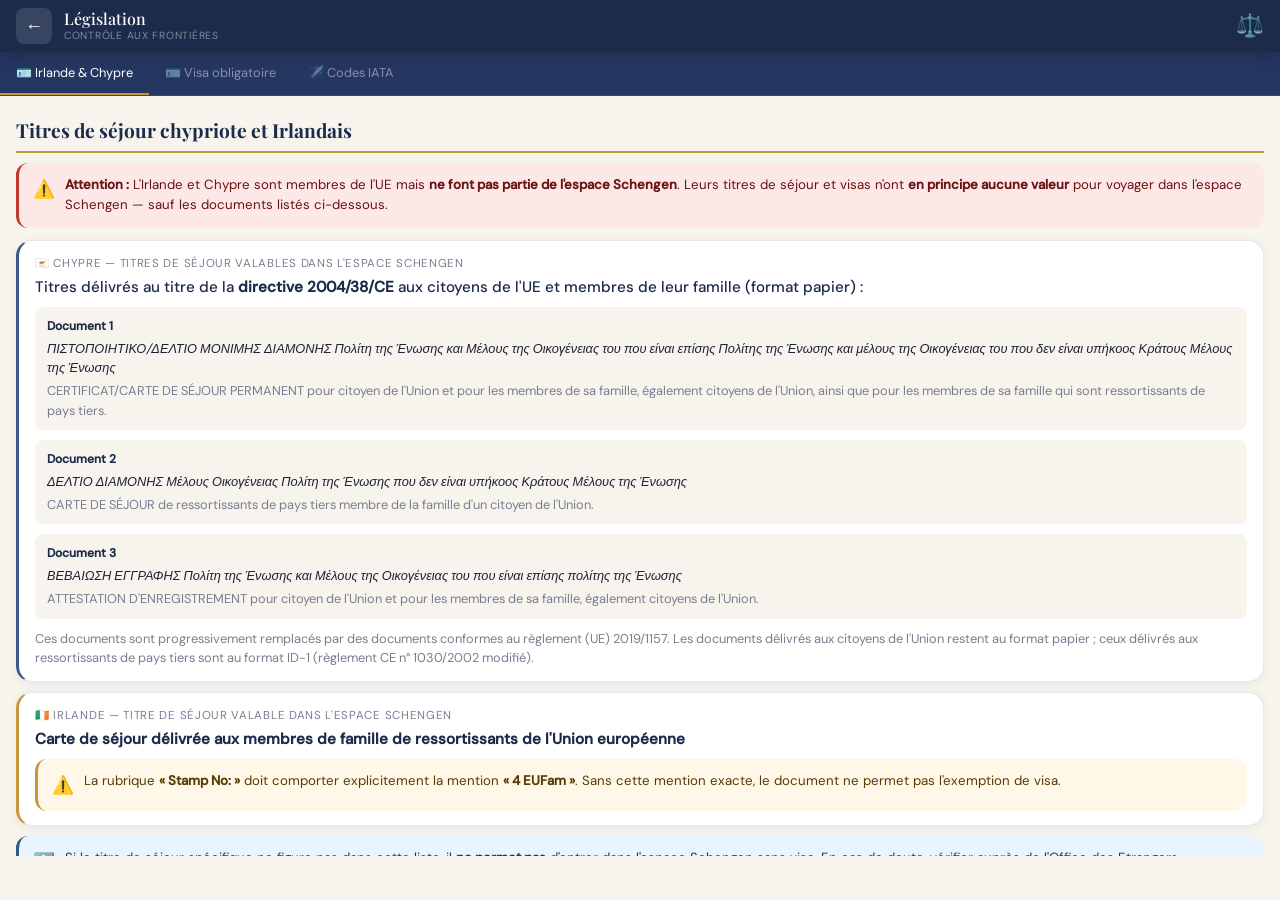
==== commit c40eff1a: "PWA + accessibilité + nettoyage: manifest et icônes reliés, icône maskable corrigée, service worker " ====
--- a/legislation.html
+++ b/legislation.html
@@ -8,16 +8,7 @@
 <meta name="color-scheme" content="light only"/>
 <meta name="theme-color" content="#1C2B4A"/>
 <title>Législation — Contrôle Frontière</title>
-<!-- Google tag (gtag.js) -->
-<script async src="https://www.googletagmanager.com/gtag/js?id=G-CYJ9P1YVPS"></script>
-<script>
-  window.dataLayer = window.dataLayer || [];
-  function gtag(){dataLayer.push(arguments);}
-  gtag('js', new Date());
-  gtag('config', 'G-CYJ9P1YVPS');
-</script>
-<link rel="preconnect" href="https://fonts.googleapis.com"/>
-<link href="https://fonts.googleapis.com/css2?family=Playfair+Display:wght@500;700&family=DM+Sans:wght@300;400;500&display=swap" rel="stylesheet"/>
+<link rel="stylesheet" href="fonts.css"/>
 <style>
 /* ── TOKENS ── */
 :root {
@@ -328,7 +319,7 @@
       <span style="color:var(--muted);">🔍</span>
       <input type="search" id="iata-search" placeholder="Rechercher une ville ou un code…"
              style="flex:1;border:none;outline:none;font-family:var(--font-body);font-size:.9rem;color:var(--text);background:transparent;"
-             oninput="filterIata(this.value)" autocomplete="off" spellcheck="false"/>
+             autocomplete="off" spellcheck="false"/>
       <span id="iata-count" style="font-size:.75rem;color:var(--muted);white-space:nowrap;"></span>
     </div>
 
@@ -366,7 +357,7 @@
       <span style="color:var(--muted);">🔍</span>
       <input type="search" id="visa-search" placeholder="Rechercher un pays ou un code…"
              style="flex:1;border:none;outline:none;font-family:var(--font-body);font-size:.9rem;color:var(--text);background:transparent;"
-             oninput="filterVisa(this.value)" autocomplete="off" spellcheck="false"/>
+             autocomplete="off" spellcheck="false"/>
       <span id="visa-count" style="font-size:.75rem;color:var(--muted);white-space:nowrap;"></span>
     </div>
 
@@ -393,354 +384,6 @@
 
 </div><!-- /#app -->
 
-<script>
-"use strict";
-
-// ── DONNÉES (source: aide-mémoire SPF Intérieur, jan. 2026)
-// pp=PP normaux, sv=Services/Spéciaux, dip=Diplomatique
-// transit=visa transit aéroportuaire
-// bio=visa obligatoire si PP NON biométrique
-// 0=non requis, 1=requis
-const PAYS_VISA = [
-  {pays:"AFGHANISTAN",         code:"AFG", pp:1, sv:1, dip:0, transit:1, bio:false, note:""},
-  {pays:"AFRIQUE DU SUD",      code:"ZAF", pp:0, sv:0, dip:0, transit:0, bio:false, note:""},
-  {pays:"ALBANIE",             code:"ALB", pp:0, sv:0, dip:0, transit:0, bio:true,  note:""},
-  {pays:"ALGERIE",             code:"DZA", pp:1, sv:1, dip:0, transit:1, bio:false, note:""},
-  {pays:"ALLEMAGNE",           code:"DEU", pp:0, sv:0, dip:0, transit:0, bio:false, note:"UE"},
-  {pays:"ANDORRE",             code:"AND", pp:0, sv:0, dip:0, transit:0, bio:false, note:""},
-  {pays:"ANGOLA",              code:"AGO", pp:1, sv:1, dip:0, transit:1, bio:false, note:""},
-  {pays:"ANTIGUA EN BARBUDA",  code:"ATG", pp:0, sv:0, dip:0, transit:0, bio:false, note:""},
-  {pays:"ARABIE SAOUDITE",     code:"SAU", pp:1, sv:1, dip:0, transit:0, bio:false, note:""},
-  {pays:"ARGENTINE",           code:"ARG", pp:0, sv:0, dip:0, transit:0, bio:false, note:""},
-  {pays:"ARMENIE",             code:"ARM", pp:1, sv:1, dip:0, transit:0, bio:true,  note:""},
-  {pays:"AUSTRALIE",           code:"AUS", pp:0, sv:0, dip:0, transit:0, bio:false, note:""},
-  {pays:"AUTRICHE",            code:"AUT", pp:0, sv:0, dip:0, transit:0, bio:false, note:"UE"},
-  {pays:"AZERBAIDJAN",         code:"AZE", pp:1, sv:1, dip:0, transit:0, bio:false, note:""},
-  {pays:"BAHAMAS",             code:"BHS", pp:0, sv:0, dip:0, transit:0, bio:false, note:""},
-  {pays:"BAHREIN",             code:"BHR", pp:1, sv:1, dip:0, transit:0, bio:false, note:""},
-  {pays:"BANGLADESH",          code:"BGD", pp:1, sv:1, dip:0, transit:1, bio:false, note:""},
-  {pays:"BARBADE",             code:"BRB", pp:0, sv:0, dip:0, transit:0, bio:false, note:""},
-  {pays:"BELGIQUE",            code:"BEL", pp:0, sv:0, dip:0, transit:0, bio:false, note:"UE"},
-  {pays:"BELIZE",              code:"BLZ", pp:1, sv:1, dip:0, transit:0, bio:false, note:""},
-  {pays:"BENIN",               code:"BEN", pp:1, sv:1, dip:0, transit:0, bio:false, note:""},
-  {pays:"BHOUTAN",             code:"BTN", pp:1, sv:1, dip:0, transit:1, bio:false, note:""},
-  {pays:"BIELORUSSIE",         code:"BLR", pp:1, sv:1, dip:0, transit:0, bio:false, note:""},
-  {pays:"BOLIVIE",             code:"BOL", pp:1, sv:1, dip:0, transit:0, bio:false, note:""},
-  {pays:"BOSNIE-HERZEGOVINE",  code:"BIH", pp:0, sv:0, dip:0, transit:0, bio:true,  note:""},
-  {pays:"BOTSWANA",            code:"BWA", pp:0, sv:0, dip:0, transit:1, bio:false, note:""},
-  {pays:"BRESIL",              code:"BRA", pp:0, sv:0, dip:0, transit:0, bio:false, note:""},
-  {pays:"BRUNEI",              code:"BRN", pp:0, sv:0, dip:0, transit:0, bio:true,  note:""},
-  {pays:"BULGARIE",            code:"BGR", pp:0, sv:0, dip:0, transit:0, bio:false, note:"UE"},
-  {pays:"BURKINA FASO",        code:"BFA", pp:1, sv:1, dip:0, transit:0, bio:false, note:""},
-  {pays:"BURUNDI",             code:"BDI", pp:1, sv:1, dip:0, transit:1, bio:false, note:"VTA applicable à partir du 01/08/2026 (art. 3.2 Code des visas). Exemption VTA : PP diplomatiques, de service et spéciaux."},
-  {pays:"CAMBODGE",            code:"KHM", pp:1, sv:1, dip:0, transit:0, bio:false, note:""},
-  {pays:"CAMEROUN",            code:"CMR", pp:1, sv:1, dip:0, transit:1, bio:false, note:""},
-  {pays:"CANADA",              code:"CAN", pp:0, sv:0, dip:0, transit:0, bio:false, note:""},
-  {pays:"CAP VERT",            code:"CPV", pp:1, sv:1, dip:0, transit:0, bio:false, note:""},
-  {pays:"CHILI",               code:"CHL", pp:0, sv:0, dip:0, transit:0, bio:false, note:""},
-  {pays:"CHINE",               code:"CHN", pp:1, sv:1, dip:0, transit:1, bio:false, note:""},
-  {pays:"CHYPRE",              code:"CYP", pp:0, sv:0, dip:0, transit:0, bio:false, note:"UE"},
-  {pays:"COLOMBIE",            code:"COL", pp:0, sv:0, dip:0, transit:0, bio:false, note:""},
-  {pays:"COMORES",             code:"COM", pp:1, sv:1, dip:0, transit:1, bio:false, note:""},
-  {pays:"CONGO (REP.)",        code:"COG", pp:1, sv:1, dip:0, transit:1, bio:false, note:""},
-  {pays:"COREE DU NORD",       code:"PRK", pp:1, sv:1, dip:1, transit:1, bio:false, note:""},
-  {pays:"COREE DU SUD",        code:"KOR", pp:0, sv:0, dip:0, transit:0, bio:false, note:""},
-  {pays:"COSTA RICA",          code:"CRI", pp:0, sv:0, dip:0, transit:0, bio:false, note:""},
-  {pays:"COTE D'IVOIRE",       code:"CIV", pp:1, sv:1, dip:0, transit:1, bio:false, note:""},
-  {pays:"CROATIE",             code:"HRV", pp:0, sv:0, dip:0, transit:0, bio:false, note:"UE"},
-  {pays:"CUBA",                code:"CUB", pp:1, sv:1, dip:0, transit:0, bio:false, note:""},
-  {pays:"DANEMARK",            code:"DNK", pp:0, sv:0, dip:0, transit:0, bio:false, note:"UE"},
-  {pays:"DJIBOUTI",            code:"DJI", pp:1, sv:1, dip:0, transit:0, bio:false, note:""},
-  {pays:"DOMINIQUE",           code:"DMA", pp:0, sv:0, dip:0, transit:0, bio:false, note:""},
-  {pays:"EGYPTE",              code:"EGY", pp:1, sv:1, dip:0, transit:1, bio:false, note:""},
-  {pays:"EMIRATS ARABES UNIS", code:"ARE", pp:0, sv:0, dip:0, transit:0, bio:false, note:""},
-  {pays:"EQUATEUR",            code:"ECU", pp:0, sv:0, dip:0, transit:0, bio:false, note:""},
-  {pays:"ERYTHREE",            code:"ERI", pp:1, sv:1, dip:0, transit:1, bio:false, note:""},
-  {pays:"ESPAGNE",             code:"ESP", pp:0, sv:0, dip:0, transit:0, bio:false, note:"UE"},
-  {pays:"ESTONIE",             code:"EST", pp:0, sv:0, dip:0, transit:0, bio:false, note:"UE"},
-  {pays:"ETHIOPIE",            code:"ETH", pp:1, sv:1, dip:0, transit:1, bio:false, note:""},
-  {pays:"FIJI",                code:"FJI", pp:0, sv:0, dip:0, transit:0, bio:false, note:""},
-  {pays:"FINLANDE",            code:"FIN", pp:0, sv:0, dip:0, transit:0, bio:false, note:"UE"},
-  {pays:"FRANCE",              code:"FRA", pp:0, sv:0, dip:0, transit:0, bio:false, note:"UE"},
-  {pays:"GABON",               code:"GAB", pp:1, sv:1, dip:0, transit:0, bio:false, note:""},
-  {pays:"GAMBIE",              code:"GMB", pp:1, sv:1, dip:0, transit:1, bio:false, note:""},
-  {pays:"GEORGIE",             code:"GEO", pp:0, sv:0, dip:0, transit:0, bio:true,  note:""},
-  {pays:"GHANA",               code:"GHA", pp:1, sv:1, dip:0, transit:1, bio:false, note:"(*)"},
-  {pays:"GRANDE BRETAGNE",     code:"GBR", pp:0, sv:0, dip:0, transit:0, bio:false, note:""},
-  {pays:"GRECE",               code:"GRC", pp:0, sv:0, dip:0, transit:0, bio:false, note:"UE"},
-  {pays:"GRENADE",             code:"GRD", pp:0, sv:0, dip:0, transit:0, bio:false, note:""},
-  {pays:"GUATEMALA",           code:"GTM", pp:0, sv:0, dip:0, transit:0, bio:false, note:""},
-  {pays:"GUINEE EQUATORIALE",  code:"GNQ", pp:1, sv:1, dip:0, transit:1, bio:false, note:""},
-  {pays:"GUINEE",              code:"GIN", pp:1, sv:1, dip:0, transit:1, bio:false, note:"(*)"},
-  {pays:"GUINEE-BISSAU",       code:"GNB", pp:1, sv:1, dip:0, transit:1, bio:false, note:""},
-  {pays:"GUYANA",              code:"GUY", pp:1, sv:1, dip:0, transit:1, bio:false, note:""},
-  {pays:"HAITI",               code:"HTI", pp:1, sv:1, dip:0, transit:0, bio:false, note:""},
-  {pays:"HONDURAS",            code:"HND", pp:0, sv:0, dip:0, transit:0, bio:false, note:""},
-  {pays:"HONG KONG (SAR)",     code:"HKG", pp:0, sv:0, dip:0, transit:0, bio:false, note:""},
-  {pays:"HONGRIE",             code:"HUN", pp:0, sv:0, dip:0, transit:0, bio:false, note:"UE"},
-  {pays:"ILES MARSHALL",       code:"MHL", pp:0, sv:0, dip:0, transit:0, bio:false, note:""},
-  {pays:"ILES SALOMON",        code:"SLB", pp:0, sv:0, dip:0, transit:0, bio:false, note:""},
-  {pays:"INDE",                code:"IND", pp:1, sv:1, dip:0, transit:1, bio:false, note:""},
-  {pays:"INDONESIE",           code:"IDN", pp:1, sv:1, dip:0, transit:0, bio:false, note:""},
-  {pays:"IRAN",                code:"IRN", pp:1, sv:1, dip:1, transit:1, bio:false, note:""},
-  {pays:"IRAQ",                code:"IRQ", pp:1, sv:1, dip:0, transit:1, bio:false, note:"⚠️ Vérif n°PP"},
-  {pays:"IRLANDE",             code:"IRL", pp:0, sv:0, dip:0, transit:0, bio:false, note:"UE"},
-  {pays:"ISLANDE",             code:"ISL", pp:0, sv:0, dip:0, transit:0, bio:false, note:""},
-  {pays:"ISRAEL",              code:"ISR", pp:0, sv:0, dip:0, transit:0, bio:false, note:""},
-  {pays:"ITALIE",              code:"ITA", pp:0, sv:0, dip:0, transit:0, bio:false, note:"UE"},
-  {pays:"JAMAIQUE",            code:"JAM", pp:0, sv:0, dip:0, transit:0, bio:false, note:""},
-  {pays:"JAPON",               code:"JPN", pp:0, sv:0, dip:0, transit:0, bio:false, note:""},
-  {pays:"JORDANIE",            code:"JOR", pp:1, sv:1, dip:0, transit:0, bio:false, note:""},
-  {pays:"KAZAKHSTAN",          code:"KAZ", pp:1, sv:1, dip:0, transit:0, bio:false, note:""},
-  {pays:"KENYA",               code:"KEN", pp:1, sv:1, dip:0, transit:1, bio:false, note:""},
-  {pays:"KIRGHIZIE",           code:"KGZ", pp:1, sv:1, dip:0, transit:0, bio:false, note:""},
-  {pays:"KIRIBATI",            code:"KIR", pp:0, sv:0, dip:0, transit:0, bio:false, note:""},
-  {pays:"KOSOVO",              code:"RKS", pp:0, sv:0, dip:0, transit:0, bio:true,  note:"Libre depuis 01/01/2024"},
-  {pays:"KOWEIT",              code:"KWT", pp:1, sv:1, dip:0, transit:0, bio:false, note:""},
-  {pays:"LAOS",                code:"LAO", pp:1, sv:1, dip:0, transit:0, bio:false, note:""},
-  {pays:"LESOTHO",             code:"LSO", pp:1, sv:1, dip:0, transit:0, bio:false, note:""},
-  {pays:"LETTONIE",            code:"LTU", pp:0, sv:0, dip:0, transit:0, bio:false, note:"UE"},
-  {pays:"LIBAN",               code:"LBN", pp:1, sv:1, dip:0, transit:1, bio:false, note:""},
-  {pays:"LIBERIA",             code:"LBR", pp:1, sv:1, dip:0, transit:1, bio:false, note:""},
-  {pays:"LIBYE",               code:"LBY", pp:1, sv:1, dip:0, transit:1, bio:false, note:""},
-  {pays:"LIECHTENSTEIN",       code:"LIE", pp:0, sv:0, dip:0, transit:0, bio:false, note:""},
-  {pays:"LITUANIE",            code:"LVA", pp:0, sv:0, dip:0, transit:0, bio:false, note:"UE"},
-  {pays:"LUXEMBOURG",          code:"LUX", pp:0, sv:0, dip:0, transit:0, bio:false, note:"UE"},
-  {pays:"MACAO (SAR)",         code:"MAC", pp:0, sv:0, dip:0, transit:0, bio:false, note:""},
-  {pays:"MACEDOINE DU NORD",   code:"MKD", pp:0, sv:0, dip:0, transit:0, bio:true,  note:""},
-  {pays:"MADAGASCAR",          code:"MDG", pp:1, sv:1, dip:0, transit:1, bio:false, note:""},
-  {pays:"MALAISIE",            code:"MYS", pp:0, sv:0, dip:0, transit:1, bio:false, note:""},
-  {pays:"MALAWI",              code:"MWI", pp:1, sv:1, dip:0, transit:1, bio:false, note:""},
-  {pays:"MALDIVES",            code:"MDV", pp:1, sv:1, dip:0, transit:0, bio:false, note:""},
-  {pays:"MALI",                code:"MLI", pp:1, sv:1, dip:0, transit:1, bio:false, note:""},
-  {pays:"MALTE",               code:"MLT", pp:0, sv:0, dip:0, transit:0, bio:false, note:"UE"},
-  {pays:"MAROC",               code:"MAR", pp:1, sv:1, dip:0, transit:1, bio:false, note:""},
-  {pays:"MAURICE",             code:"MUS", pp:0, sv:0, dip:0, transit:0, bio:false, note:""},
-  {pays:"MAURITANIE",          code:"MRT", pp:1, sv:1, dip:0, transit:1, bio:false, note:""},
-  {pays:"MEXIQUE",             code:"MEX", pp:0, sv:0, dip:0, transit:0, bio:false, note:""},
-  {pays:"MICRONESIE",          code:"FSM", pp:0, sv:0, dip:0, transit:0, bio:false, note:""},
-  {pays:"MOLDAVIE",            code:"MDA", pp:0, sv:0, dip:0, transit:0, bio:true,  note:""},
-  {pays:"MONACO",              code:"MCO", pp:0, sv:0, dip:0, transit:0, bio:false, note:""},
-  {pays:"MONGOLIE",            code:"MNG", pp:1, sv:1, dip:0, transit:0, bio:false, note:""},
-  {pays:"MONTENEGRO",          code:"MNE", pp:0, sv:0, dip:0, transit:0, bio:true,  note:""},
-  {pays:"MOZAMBIQUE",          code:"MOZ", pp:1, sv:1, dip:0, transit:0, bio:false, note:""},
-  {pays:"MYANMAR/BIRMANIE",    code:"MMR", pp:1, sv:1, dip:0, transit:1, bio:false, note:""},
-  {pays:"NAMIBIE",             code:"NAM", pp:0, sv:0, dip:0, transit:0, bio:false, note:""},
-  {pays:"NAURU",               code:"NRU", pp:0, sv:0, dip:0, transit:0, bio:false, note:""},
-  {pays:"NEPAL",               code:"NPL", pp:1, sv:1, dip:0, transit:0, bio:false, note:""},
-  {pays:"NICARAGUA",           code:"NIC", pp:0, sv:0, dip:0, transit:0, bio:false, note:""},
-  {pays:"NIGER",               code:"NER", pp:1, sv:1, dip:0, transit:1, bio:false, note:""},
-  {pays:"NIGERIA",             code:"NGA", pp:1, sv:1, dip:0, transit:1, bio:false, note:"(*)"},
-  {pays:"NORVEGE",             code:"NOR", pp:0, sv:0, dip:0, transit:0, bio:false, note:""},
-  {pays:"NOUVELLE ZELANDE",    code:"NZL", pp:0, sv:0, dip:0, transit:0, bio:false, note:""},
-  {pays:"OMAN",                code:"OMN", pp:1, sv:1, dip:0, transit:0, bio:false, note:""},
-  {pays:"OUGANDA",             code:"UGA", pp:1, sv:1, dip:0, transit:1, bio:false, note:""},
-  {pays:"OUZBEKISTAN",         code:"UZB", pp:1, sv:1, dip:0, transit:0, bio:false, note:""},
-  {pays:"PAKISTAN",            code:"PAK", pp:1, sv:1, dip:0, transit:1, bio:false, note:""},
-  {pays:"PALAU",               code:"PLW", pp:0, sv:0, dip:0, transit:0, bio:false, note:""},
-  {pays:"PALESTINE",           code:"PSE", pp:1, sv:1, dip:0, transit:0, bio:false, note:""},
-  {pays:"PANAMA",              code:"PAN", pp:0, sv:0, dip:0, transit:0, bio:false, note:""},
-  {pays:"PAPOUASIE-N-GUINEE",  code:"PNG", pp:1, sv:1, dip:0, transit:0, bio:false, note:""},
-  {pays:"PARAGUAY",            code:"PRY", pp:0, sv:0, dip:0, transit:0, bio:false, note:""},
-  {pays:"PAYS-BAS",            code:"NLD", pp:0, sv:0, dip:0, transit:0, bio:false, note:"UE"},
-  {pays:"PEROU",               code:"PER", pp:0, sv:0, dip:0, transit:0, bio:false, note:""},
-  {pays:"PHILIPPINES",         code:"PHL", pp:1, sv:1, dip:0, transit:0, bio:false, note:""},
-  {pays:"POLOGNE",             code:"POL", pp:0, sv:0, dip:0, transit:0, bio:false, note:"UE"},
-  {pays:"PORTUGAL",            code:"PRT", pp:0, sv:0, dip:0, transit:0, bio:false, note:"UE"},
-  {pays:"QATAR",               code:"QAT", pp:0, sv:0, dip:0, transit:0, bio:false, note:""},
-  {pays:"REP. CENTRAFRICAINE", code:"CAF", pp:1, sv:1, dip:0, transit:1, bio:false, note:""},
-  {pays:"REP. DEM. CONGO",     code:"CGO", pp:1, sv:1, dip:0, transit:1, bio:false, note:""},
-  {pays:"REP. DOMINICAINE",    code:"DOM", pp:0, sv:0, dip:0, transit:1, bio:false, note:""},
-  {pays:"REP. TCHEQUE",        code:"CZE", pp:0, sv:0, dip:0, transit:0, bio:false, note:"UE"},
-  {pays:"ROUMANIE",            code:"ROU", pp:0, sv:0, dip:0, transit:0, bio:false, note:"UE"},
-  {pays:"RUSSIE",              code:"RUS", pp:1, sv:1, dip:0, transit:0, bio:false, note:""},
-  {pays:"RWANDA",              code:"RWA", pp:1, sv:1, dip:0, transit:0, bio:false, note:""},
-  {pays:"SAINT-KITTS-ET-NEVIS",code:"KNA", pp:0, sv:0, dip:0, transit:0, bio:false, note:""},
-  {pays:"SAINTE-LUCIE",        code:"LCA", pp:0, sv:0, dip:0, transit:0, bio:false, note:""},
-  {pays:"SAINT-VINCENT",       code:"VCT", pp:0, sv:0, dip:0, transit:0, bio:false, note:""},
-  {pays:"SALVADOR",            code:"SLV", pp:0, sv:0, dip:0, transit:0, bio:false, note:""},
-  {pays:"SAMOA",               code:"WSM", pp:0, sv:0, dip:0, transit:0, bio:false, note:""},
-  {pays:"SAN MARIN",           code:"SMR", pp:0, sv:0, dip:0, transit:0, bio:false, note:""},
-  {pays:"SAO TOME ET PRINCIPE",code:"STP", pp:1, sv:1, dip:0, transit:1, bio:false, note:""},
-  {pays:"SENEGAL",             code:"SEN", pp:1, sv:1, dip:0, transit:1, bio:false, note:""},
-  {pays:"SERBIE",              code:"SRB", pp:0, sv:0, dip:0, transit:0, bio:true,  note:""},
-  {pays:"SEYCHELLES",          code:"SYC", pp:0, sv:0, dip:0, transit:0, bio:false, note:""},
-  {pays:"SIERRA LEONE",        code:"SLE", pp:1, sv:1, dip:0, transit:1, bio:false, note:""},
-  {pays:"SINGAPOUR",           code:"SGP", pp:0, sv:0, dip:0, transit:0, bio:false, note:""},
-  {pays:"SLOVAQUIE",           code:"SVK", pp:0, sv:0, dip:0, transit:0, bio:false, note:"UE"},
-  {pays:"SLOVENIE",            code:"SVN", pp:0, sv:0, dip:0, transit:0, bio:false, note:"UE"},
-  {pays:"SOMALIE",             code:"SOM", pp:1, sv:1, dip:1, transit:1, bio:false, note:""},
-  {pays:"SOUDAN",              code:"SDN", pp:1, sv:1, dip:0, transit:1, bio:false, note:""},
-  {pays:"SRI LANKA",           code:"LKA", pp:1, sv:1, dip:0, transit:1, bio:false, note:""},
-  {pays:"SUD SOUDAN",          code:"SSD", pp:1, sv:1, dip:0, transit:1, bio:false, note:""},
-  {pays:"SUEDE",               code:"SWE", pp:0, sv:0, dip:0, transit:0, bio:false, note:"UE"},
-  {pays:"SUISSE",              code:"CHE", pp:0, sv:0, dip:0, transit:0, bio:false, note:""},
-  {pays:"SURINAME",            code:"SUR", pp:1, sv:1, dip:0, transit:0, bio:false, note:""},
-  {pays:"SWAZILAND",           code:"SWZ", pp:1, sv:1, dip:0, transit:0, bio:false, note:""},
-  {pays:"SYRIE",               code:"SYR", pp:1, sv:1, dip:1, transit:1, bio:false, note:""},
-  {pays:"TADJIKISTAN",         code:"TJK", pp:1, sv:1, dip:0, transit:0, bio:false, note:""},
-  {pays:"TAIWAN",              code:"TWN", pp:0, sv:0, dip:0, transit:0, bio:false, note:""},
-  {pays:"TANZANIE",            code:"TZA", pp:1, sv:1, dip:0, transit:1, bio:false, note:""},
-  {pays:"TCHAD",               code:"TCD", pp:1, sv:1, dip:0, transit:1, bio:false, note:""},
-  {pays:"THAILANDE",           code:"THA", pp:0, sv:0, dip:0, transit:0, bio:false, note:""},
-  {pays:"TIMOR ORIENTAL",      code:"TLS", pp:1, sv:1, dip:0, transit:0, bio:false, note:""},
-  {pays:"TOGO",                code:"TGO", pp:1, sv:1, dip:0, transit:1, bio:false, note:""},
-  {pays:"TONGA",               code:"TON", pp:0, sv:0, dip:0, transit:0, bio:false, note:""},
-  {pays:"TRINIDAD ET TOBAGO",  code:"TTO", pp:0, sv:0, dip:0, transit:0, bio:false, note:""},
-  {pays:"TUNISIE",             code:"TUN", pp:1, sv:1, dip:0, transit:1, bio:false, note:""},
-  {pays:"TURKMENISTAN",        code:"TKM", pp:1, sv:1, dip:0, transit:0, bio:false, note:""},
-  {pays:"TURQUIE",             code:"TUR", pp:1, sv:1, dip:0, transit:0, bio:false, note:""},
-  {pays:"TUVALU",              code:"TUV", pp:0, sv:0, dip:0, transit:0, bio:false, note:""},
-  {pays:"UKRAINE",             code:"UKR", pp:0, sv:0, dip:0, transit:0, bio:true,  note:""},
-  {pays:"URUGUAY",             code:"URY", pp:0, sv:0, dip:0, transit:0, bio:false, note:""},
-  {pays:"USA",                 code:"USA", pp:0, sv:0, dip:0, transit:0, bio:false, note:""},
-  {pays:"VANUATU",             code:"VUT", pp:1, sv:1, dip:0, transit:0, bio:false, note:""},
-  {pays:"VATICAN",             code:"VAT", pp:0, sv:0, dip:0, transit:1, bio:false, note:""},
-  {pays:"VENEZUELA",           code:"VEN", pp:0, sv:0, dip:0, transit:1, bio:false, note:""},
-  {pays:"VIETNAM",             code:"VNM", pp:1, sv:1, dip:0, transit:0, bio:false, note:""},
-  {pays:"YEMEN",               code:"YEM", pp:1, sv:1, dip:1, transit:1, bio:false, note:""},
-  {pays:"ZAMBIE",              code:"ZMB", pp:1, sv:1, dip:0, transit:0, bio:false, note:""},
-  {pays:"ZIMBABWE",            code:"ZWE", pp:1, sv:1, dip:0, transit:1, bio:false, note:""},
-];
-
-// ── RENDU CELLULES
-function cellVisa(val) {
-  return val === 1
-    ? '<span style="color:#c0392b;font-weight:700;">🔴</span>'
-    : '<span style="color:#1a6632;">✅</span>';
-}
-
-function cellBio(bio) {
-  return bio
-    ? '<span style="color:#856404;font-size:.75rem;font-weight:600;">🪪 PP bio requis</span>'
-    : '';
-}
-
-function buildNote(p) {
-  const parts = [];
-  if (p.bio)         parts.push('<span style="color:#856404;font-size:.75rem;">🪪 PP biométrique requis</span>');
-  if (p.note)        parts.push(`<span style="font-size:.75rem;color:var(--muted);">${p.note}</span>`);
-  return parts.join('<br>');
-}
-
-function renderTable(data) {
-  const tbody = document.getElementById("visa-tbody");
-  const count = document.getElementById("visa-count");
-  if (!data.length) {
-    tbody.innerHTML = '<tr><td colspan="7" style="text-align:center;color:var(--muted);padding:20px;">Aucun résultat</td></tr>';
-    count.textContent = "0 pays";
-    return;
-  }
-  count.textContent = data.length + " pays";
-  tbody.innerHTML = data.map(p => `
-    <tr${p.bio ? ' style="background:#fffbf0;"' : ''}>
-      <td><strong>${p.pays}</strong></td>
-      <td><code style="font-size:.8rem;background:#f0f4ff;padding:2px 6px;border-radius:4px;">${p.code}</code></td>
-      <td style="text-align:center;">${cellVisa(p.pp)}</td>
-      <td style="text-align:center;">${cellVisa(p.sv)}</td>
-      <td style="text-align:center;">${cellVisa(p.dip)}</td>
-      <td style="text-align:center;">${cellVisa(p.transit)}</td>
-      <td>${buildNote(p)}</td>
-    </tr>`).join("");
-}
-
-function filterVisa(q) {
-  const s = q.trim().toLowerCase();
-  const filtered = s
-    ? PAYS_VISA.filter(p =>
-        p.pays.toLowerCase().includes(s) ||
-        p.code.toLowerCase().includes(s))
-    : PAYS_VISA;
-  renderTable(filtered);
-}
-
-// ── ONGLETS
-document.getElementById("tab-bar").addEventListener("click", e => {
-  const tab = e.target.closest(".tab");
-  if (!tab) return;
-  const key = tab.dataset.tab;
-  document.querySelectorAll(".tab").forEach(t =>
-    t.classList.toggle("active", t.dataset.tab === key));
-  document.querySelectorAll(".tab-content").forEach(c =>
-    c.classList.toggle("active", c.id === "tab-" + key));
-  if (key === "visa") renderTable(PAYS_VISA);
-  if (key === "subsistance") renderIata(IATA_DATA);
-});
-
-// ── INIT
-renderTable(PAYS_VISA);
-// ── DONNÉES IATA
-const IATA_DATA = [
-  {ville:"Tirana",           code:"TIA",     region:"Europe"},
-  {ville:"Vienne",           code:"VIE",     region:"Europe"},
-  {ville:"Sofia",            code:"SOF",     region:"Europe"},
-  {ville:"Varna",            code:"VAR",     region:"Europe"},
-  {ville:"Paphos",           code:"PFO",     region:"Europe"},
-  {ville:"Dubrovnik",        code:"DBV",     region:"Europe"},
-  {ville:"Zagreb",           code:"ZAG",     region:"Europe"},
-  {ville:"Cracovie",         code:"KRK",     region:"Europe"},
-  {ville:"Varsovie",         code:"WAW/WMI", region:"Europe"},
-  {ville:"Wroclaw",          code:"WRO",     region:"Europe"},
-  {ville:"Katowice",         code:"KTW",     region:"Europe"},
-  {ville:"Poznan",           code:"POZ",     region:"Europe"},
-  {ville:"Podgorica",        code:"TGD",     region:"Europe"},
-  {ville:"Chisinau",         code:"RMO",     region:"Europe"},
-  {ville:"Marseille",        code:"MRS",     region:"Europe"},
-  {ville:"Toulouse",         code:"TLS",     region:"Europe"},
-  {ville:"Nice",             code:"NCE",     region:"Europe"},
-  {ville:"Nantes",           code:"NTE",     region:"Europe"},
-  {ville:"Nimes",            code:"FNI",     region:"Europe"},
-  {ville:"Perpignan",        code:"PGF",     region:"Europe"},
-  {ville:"Rodez",            code:"RDZ",     region:"Europe"},
-  {ville:"Lourdes (Tarbes)", code:"LDE",     region:"Europe"},
-  {ville:"Bologne",          code:"BLQ",     region:"Europe"},
-  {ville:"Brindisi",         code:"BDS",     region:"Europe"},
-  {ville:"Cagliari",         code:"CAG",     region:"Europe"},
-  {ville:"Catane",           code:"CTA",     region:"Europe"},
-  {ville:"Alghero",          code:"AHO",     region:"Europe"},
-  {ville:"Genes",            code:"GOA",     region:"Europe"},
-  {ville:"Agadir",           code:"AGA",     region:"Afrique"},
-  {ville:"Fes",              code:"FEZ",     region:"Afrique"},
-  {ville:"Marrakech",        code:"RAK",     region:"Afrique"},
-  {ville:"Nador",            code:"NDR",     region:"Afrique"},
-  {ville:"Oujda",            code:"OUD",     region:"Afrique"},
-  {ville:"Rabat",            code:"RBA",     region:"Afrique"},
-  {ville:"Tanger",           code:"TNG",     region:"Afrique"},
-  {ville:"Istanbul",         code:"SAW",     region:"Moyen-Orient"},
-  {ville:"Kutaisi",          code:"KUT",     region:"Moyen-Orient"},
-  {ville:"Amman Queen Alia", code:"AMM",     region:"Moyen-Orient"}
-];
-
-function renderIata(data) {
-  var tbody = document.getElementById("iata-tbody");
-  var count = document.getElementById("iata-count");
-  if (!tbody) return;
-  count.textContent = data.length + " villes";
-  var html = "";
-  for (var i = 0; i < data.length; i++) {
-    var d = data[i];
-    var color = d.region === "Europe" ? "#1C2B4A" : d.region === "Afrique" ? "#2A6050" : "#8B3A2A";
-    html += "<tr>";
-    html += "<td><strong>" + d.ville + "</strong></td>";
-    html += "<td><code style=\"font-size:.85rem;background:#f0f4ff;padding:2px 8px;border-radius:4px;font-weight:700;\">" + d.code + "</code></td>";
-    html += "<td><span style=\"font-size:.75rem;font-weight:500;color:" + color + ";\">" + d.region + "</span></td>";
-    html += "</tr>";
-  }
-  tbody.innerHTML = html;
-}
-
-function filterIata(q) {
-  var s = q.trim().toLowerCase();
-  var filtered = s ? IATA_DATA.filter(function(d) {
-    return d.ville.toLowerCase().indexOf(s) > -1 ||
-           d.code.toLowerCase().indexOf(s) > -1 ||
-           d.region.toLowerCase().indexOf(s) > -1;
-  }) : IATA_DATA;
-  renderIata(filtered);
-}
-
-renderTable(PAYS_VISA);
-renderIata(IATA_DATA);
-</script>
+<script src="legislation.js"></script>
 </body>
 </html>
--- a/fonts.css
+++ b/fonts.css
@@ -0,0 +1,91 @@
+/* Polices auto-hébergées — DM Sans + Playfair Display (@fontsource) */
+/* dm-sans-latin-ext-300-normal */
+@font-face {
+  font-family: 'DM Sans';
+  font-style: normal;
+  font-display: swap;
+  font-weight: 300;
+  src: url(/fonts/dm-sans-latin-ext-300-normal.woff2) format('woff2');
+  unicode-range: U+0100-02BA,U+02BD-02C5,U+02C7-02CC,U+02CE-02D7,U+02DD-02FF,U+0304,U+0308,U+0329,U+1D00-1DBF,U+1E00-1E9F,U+1EF2-1EFF,U+2020,U+20A0-20AB,U+20AD-20C0,U+2113,U+2C60-2C7F,U+A720-A7FF;
+}
+/* dm-sans-latin-300-normal */
+@font-face {
+  font-family: 'DM Sans';
+  font-style: normal;
+  font-display: swap;
+  font-weight: 300;
+  src: url(/fonts/dm-sans-latin-300-normal.woff2) format('woff2');
+  unicode-range: U+0000-00FF,U+0131,U+0152-0153,U+02BB-02BC,U+02C6,U+02DA,U+02DC,U+0304,U+0308,U+0329,U+2000-206F,U+20AC,U+2122,U+2191,U+2193,U+2212,U+2215,U+FEFF,U+FFFD;
+}
+/* dm-sans-latin-ext-400-normal */
+@font-face {
+  font-family: 'DM Sans';
+  font-style: normal;
+  font-display: swap;
+  font-weight: 400;
+  src: url(/fonts/dm-sans-latin-ext-400-normal.woff2) format('woff2');
+  unicode-range: U+0100-02BA,U+02BD-02C5,U+02C7-02CC,U+02CE-02D7,U+02DD-02FF,U+0304,U+0308,U+0329,U+1D00-1DBF,U+1E00-1E9F,U+1EF2-1EFF,U+2020,U+20A0-20AB,U+20AD-20C0,U+2113,U+2C60-2C7F,U+A720-A7FF;
+}
+/* dm-sans-latin-400-normal */
+@font-face {
+  font-family: 'DM Sans';
+  font-style: normal;
+  font-display: swap;
+  font-weight: 400;
+  src: url(/fonts/dm-sans-latin-400-normal.woff2) format('woff2');
+  unicode-range: U+0000-00FF,U+0131,U+0152-0153,U+02BB-02BC,U+02C6,U+02DA,U+02DC,U+0304,U+0308,U+0329,U+2000-206F,U+20AC,U+2122,U+2191,U+2193,U+2212,U+2215,U+FEFF,U+FFFD;
+}
+/* dm-sans-latin-ext-500-normal */
+@font-face {
+  font-family: 'DM Sans';
+  font-style: normal;
+  font-display: swap;
+  font-weight: 500;
+  src: url(/fonts/dm-sans-latin-ext-500-normal.woff2) format('woff2');
+  unicode-range: U+0100-02BA,U+02BD-02C5,U+02C7-02CC,U+02CE-02D7,U+02DD-02FF,U+0304,U+0308,U+0329,U+1D00-1DBF,U+1E00-1E9F,U+1EF2-1EFF,U+2020,U+20A0-20AB,U+20AD-20C0,U+2113,U+2C60-2C7F,U+A720-A7FF;
+}
+/* dm-sans-latin-500-normal */
+@font-face {
+  font-family: 'DM Sans';
+  font-style: normal;
+  font-display: swap;
+  font-weight: 500;
+  src: url(/fonts/dm-sans-latin-500-normal.woff2) format('woff2');
+  unicode-range: U+0000-00FF,U+0131,U+0152-0153,U+02BB-02BC,U+02C6,U+02DA,U+02DC,U+0304,U+0308,U+0329,U+2000-206F,U+20AC,U+2122,U+2191,U+2193,U+2212,U+2215,U+FEFF,U+FFFD;
+}
+/* playfair-display-latin-ext-500-normal */
+@font-face {
+  font-family: 'Playfair Display';
+  font-style: normal;
+  font-display: swap;
+  font-weight: 500;
+  src: url(/fonts/playfair-display-latin-ext-500-normal.woff2) format('woff2');
+  unicode-range: U+0100-02BA,U+02BD-02C5,U+02C7-02CC,U+02CE-02D7,U+02DD-02FF,U+0304,U+0308,U+0329,U+1D00-1DBF,U+1E00-1E9F,U+1EF2-1EFF,U+2020,U+20A0-20AB,U+20AD-20C0,U+2113,U+2C60-2C7F,U+A720-A7FF;
+}
+/* playfair-display-latin-500-normal */
+@font-face {
+  font-family: 'Playfair Display';
+  font-style: normal;
+  font-display: swap;
+  font-weight: 500;
+  src: url(/fonts/playfair-display-latin-500-normal.woff2) format('woff2');
+  unicode-range: U+0000-00FF,U+0131,U+0152-0153,U+02BB-02BC,U+02C6,U+02DA,U+02DC,U+0304,U+0308,U+0329,U+2000-206F,U+20AC,U+2122,U+2191,U+2193,U+2212,U+2215,U+FEFF,U+FFFD;
+}
+/* playfair-display-latin-ext-700-normal */
+@font-face {
+  font-family: 'Playfair Display';
+  font-style: normal;
+  font-display: swap;
+  font-weight: 700;
+  src: url(/fonts/playfair-display-latin-ext-700-normal.woff2) format('woff2');
+  unicode-range: U+0100-02BA,U+02BD-02C5,U+02C7-02CC,U+02CE-02D7,U+02DD-02FF,U+0304,U+0308,U+0329,U+1D00-1DBF,U+1E00-1E9F,U+1EF2-1EFF,U+2020,U+20A0-20AB,U+20AD-20C0,U+2113,U+2C60-2C7F,U+A720-A7FF;
+}
+/* playfair-display-latin-700-normal */
+@font-face {
+  font-family: 'Playfair Display';
+  font-style: normal;
+  font-display: swap;
+  font-weight: 700;
+  src: url(/fonts/playfair-display-latin-700-normal.woff2) format('woff2');
+  unicode-range: U+0000-00FF,U+0131,U+0152-0153,U+02BB-02BC,U+02C6,U+02DA,U+02DC,U+0304,U+0308,U+0329,U+2000-206F,U+20AC,U+2122,U+2191,U+2193,U+2212,U+2215,U+FEFF,U+FFFD;
+}
